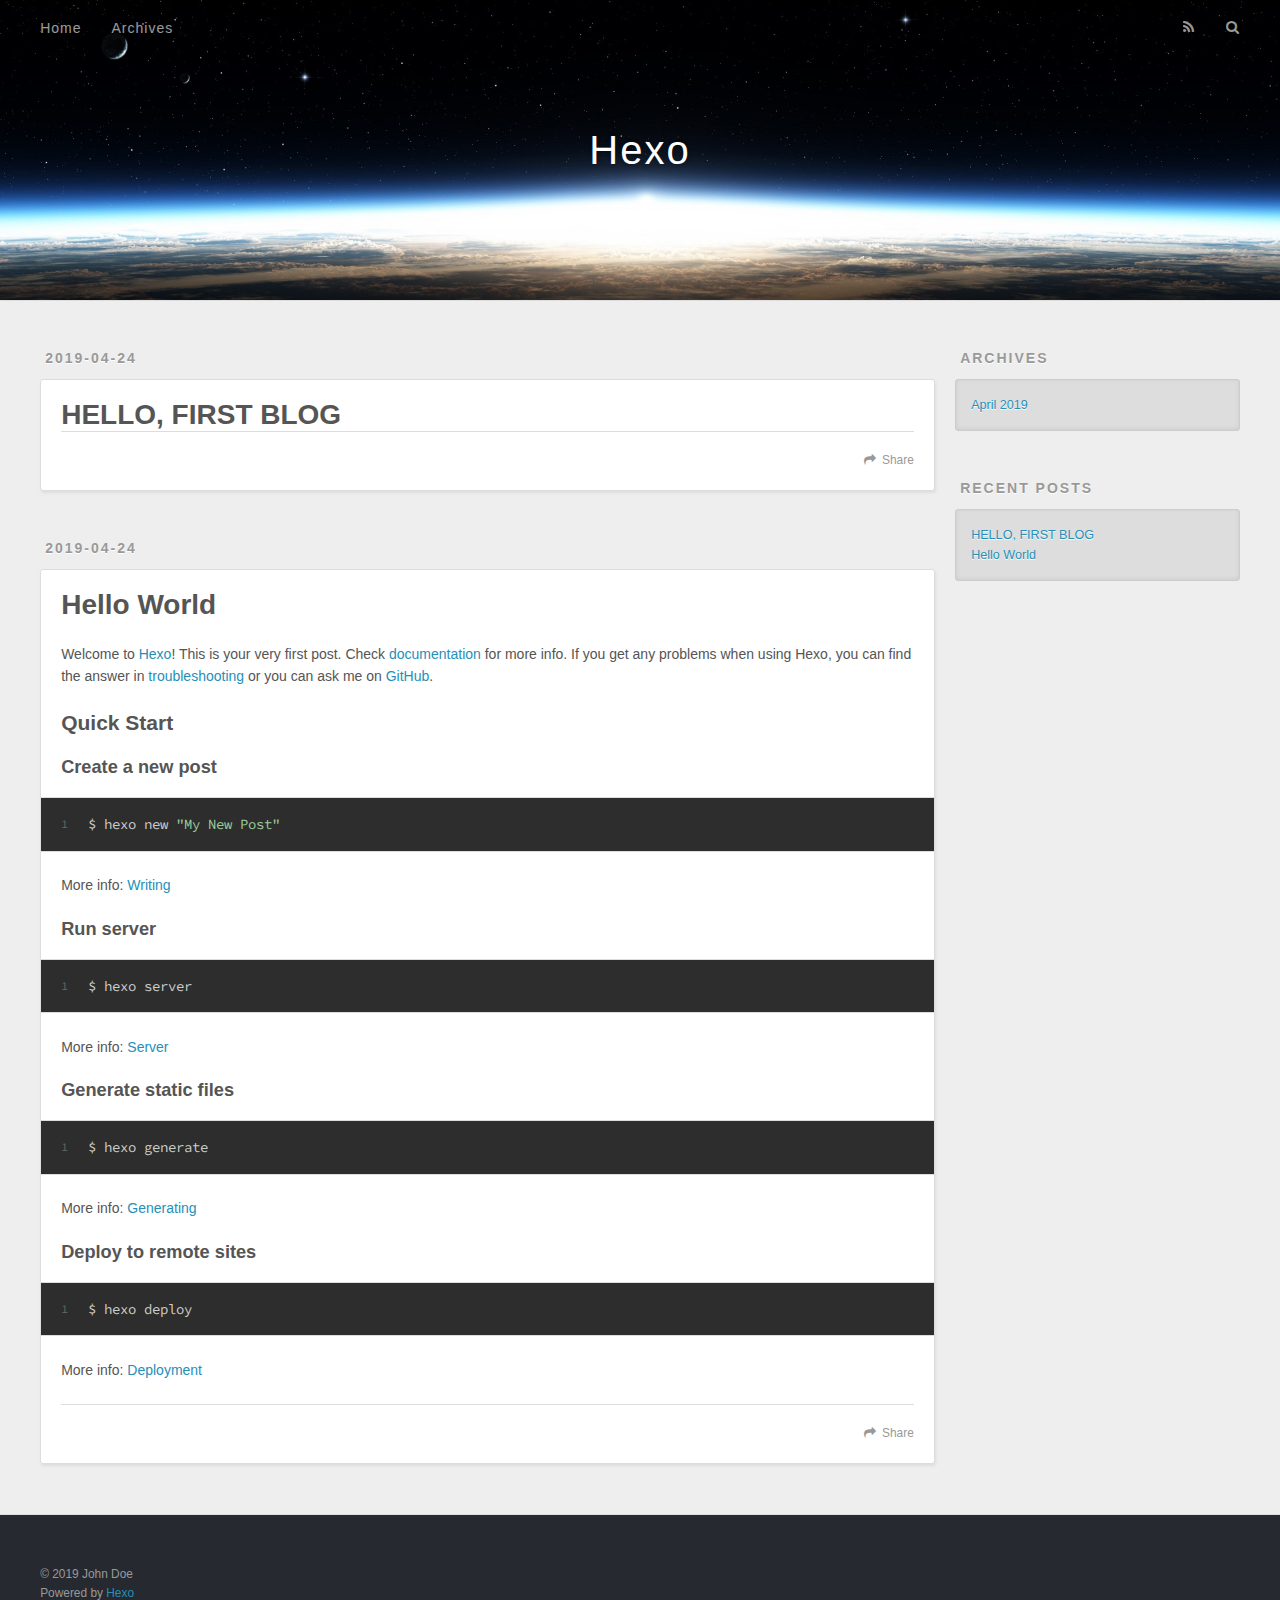
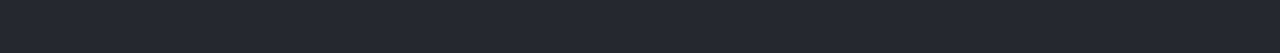
==== index.html @ f25696c8 "Site updated: 2019-04-24 13:28:22" ====
<!DOCTYPE html>
<html>
<head><meta name="generator" content="Hexo 3.8.0">
  <meta charset="utf-8">
  

  
  <title>Hexo</title>
  <meta name="viewport" content="width=device-width, initial-scale=1, maximum-scale=1">
  <meta property="og:type" content="website">
<meta property="og:title" content="Hexo">
<meta property="og:url" content="http://yoursite.com/index.html">
<meta property="og:site_name" content="Hexo">
<meta property="og:locale" content="default">
<meta name="twitter:card" content="summary">
<meta name="twitter:title" content="Hexo">
  
    <link rel="alternate" href="/atom.xml" title="Hexo" type="application/atom+xml">
  
  
    <link rel="icon" href="/favicon.png">
  
  
    <link href="//fonts.googleapis.com/css?family=Source+Code+Pro" rel="stylesheet" type="text/css">
  
  <link rel="stylesheet" href="/css/style.css">
</head>
</html>
<body>
  <div id="container">
    <div id="wrap">
      <header id="header">
  <div id="banner"></div>
  <div id="header-outer" class="outer">
    <div id="header-title" class="inner">
      <h1 id="logo-wrap">
        <a href="/" id="logo">Hexo</a>
      </h1>
      
    </div>
    <div id="header-inner" class="inner">
      <nav id="main-nav">
        <a id="main-nav-toggle" class="nav-icon"></a>
        
          <a class="main-nav-link" href="/">Home</a>
        
          <a class="main-nav-link" href="/archives">Archives</a>
        
      </nav>
      <nav id="sub-nav">
        
          <a id="nav-rss-link" class="nav-icon" href="/atom.xml" title="RSS Feed"></a>
        
        <a id="nav-search-btn" class="nav-icon" title="Search"></a>
      </nav>
      <div id="search-form-wrap">
        <form action="//google.com/search" method="get" accept-charset="UTF-8" class="search-form"><input type="search" name="q" class="search-form-input" placeholder="Search"><button type="submit" class="search-form-submit">&#xF002;</button><input type="hidden" name="sitesearch" value="http://yoursite.com"></form>
      </div>
    </div>
  </div>
</header>
      <div class="outer">
        <section id="main">
  
    <article id="post-HELLO-FIRST-BLOG" class="article article-type-post" itemscope itemprop="blogPost">
  <div class="article-meta">
    <a href="/2019/04/24/HELLO-FIRST-BLOG/" class="article-date">
  <time datetime="2019-04-24T05:26:07.000Z" itemprop="datePublished">2019-04-24</time>
</a>
    
  </div>
  <div class="article-inner">
    
    
      <header class="article-header">
        
  
    <h1 itemprop="name">
      <a class="article-title" href="/2019/04/24/HELLO-FIRST-BLOG/">HELLO, FIRST BLOG</a>
    </h1>
  

      </header>
    
    <div class="article-entry" itemprop="articleBody">
      
        
      
    </div>
    <footer class="article-footer">
      <a data-url="http://yoursite.com/2019/04/24/HELLO-FIRST-BLOG/" data-id="cjuus24bp0000ggtzmt2tuz1z" class="article-share-link">Share</a>
      
      
    </footer>
  </div>
  
</article>


  
    <article id="post-hello-world" class="article article-type-post" itemscope itemprop="blogPost">
  <div class="article-meta">
    <a href="/2019/04/24/hello-world/" class="article-date">
  <time datetime="2019-04-24T03:19:38.707Z" itemprop="datePublished">2019-04-24</time>
</a>
    
  </div>
  <div class="article-inner">
    
    
      <header class="article-header">
        
  
    <h1 itemprop="name">
      <a class="article-title" href="/2019/04/24/hello-world/">Hello World</a>
    </h1>
  

      </header>
    
    <div class="article-entry" itemprop="articleBody">
      
        <p>Welcome to <a href="https://hexo.io/" target="_blank" rel="noopener">Hexo</a>! This is your very first post. Check <a href="https://hexo.io/docs/" target="_blank" rel="noopener">documentation</a> for more info. If you get any problems when using Hexo, you can find the answer in <a href="https://hexo.io/docs/troubleshooting.html" target="_blank" rel="noopener">troubleshooting</a> or you can ask me on <a href="https://github.com/hexojs/hexo/issues" target="_blank" rel="noopener">GitHub</a>.</p>
<h2 id="Quick-Start"><a href="#Quick-Start" class="headerlink" title="Quick Start"></a>Quick Start</h2><h3 id="Create-a-new-post"><a href="#Create-a-new-post" class="headerlink" title="Create a new post"></a>Create a new post</h3><figure class="highlight bash"><table><tr><td class="gutter"><pre><span class="line">1</span><br></pre></td><td class="code"><pre><span class="line">$ hexo new <span class="string">"My New Post"</span></span><br></pre></td></tr></table></figure>
<p>More info: <a href="https://hexo.io/docs/writing.html" target="_blank" rel="noopener">Writing</a></p>
<h3 id="Run-server"><a href="#Run-server" class="headerlink" title="Run server"></a>Run server</h3><figure class="highlight bash"><table><tr><td class="gutter"><pre><span class="line">1</span><br></pre></td><td class="code"><pre><span class="line">$ hexo server</span><br></pre></td></tr></table></figure>
<p>More info: <a href="https://hexo.io/docs/server.html" target="_blank" rel="noopener">Server</a></p>
<h3 id="Generate-static-files"><a href="#Generate-static-files" class="headerlink" title="Generate static files"></a>Generate static files</h3><figure class="highlight bash"><table><tr><td class="gutter"><pre><span class="line">1</span><br></pre></td><td class="code"><pre><span class="line">$ hexo generate</span><br></pre></td></tr></table></figure>
<p>More info: <a href="https://hexo.io/docs/generating.html" target="_blank" rel="noopener">Generating</a></p>
<h3 id="Deploy-to-remote-sites"><a href="#Deploy-to-remote-sites" class="headerlink" title="Deploy to remote sites"></a>Deploy to remote sites</h3><figure class="highlight bash"><table><tr><td class="gutter"><pre><span class="line">1</span><br></pre></td><td class="code"><pre><span class="line">$ hexo deploy</span><br></pre></td></tr></table></figure>
<p>More info: <a href="https://hexo.io/docs/deployment.html" target="_blank" rel="noopener">Deployment</a></p>

      
    </div>
    <footer class="article-footer">
      <a data-url="http://yoursite.com/2019/04/24/hello-world/" data-id="cjuus24c00001ggtzt9xftefd" class="article-share-link">Share</a>
      
      
    </footer>
  </div>
  
</article>


  


</section>
        
          <aside id="sidebar">
  
    

  
    

  
    
  
    
  <div class="widget-wrap">
    <h3 class="widget-title">Archives</h3>
    <div class="widget">
      <ul class="archive-list"><li class="archive-list-item"><a class="archive-list-link" href="/archives/2019/04/">April 2019</a></li></ul>
    </div>
  </div>


  
    
  <div class="widget-wrap">
    <h3 class="widget-title">Recent Posts</h3>
    <div class="widget">
      <ul>
        
          <li>
            <a href="/2019/04/24/HELLO-FIRST-BLOG/">HELLO, FIRST BLOG</a>
          </li>
        
          <li>
            <a href="/2019/04/24/hello-world/">Hello World</a>
          </li>
        
      </ul>
    </div>
  </div>

  
</aside>
        
      </div>
      <footer id="footer">
  
  <div class="outer">
    <div id="footer-info" class="inner">
      &copy; 2019 John Doe<br>
      Powered by <a href="http://hexo.io/" target="_blank">Hexo</a>
    </div>
  </div>
</footer>
    </div>
    <nav id="mobile-nav">
  
    <a href="/" class="mobile-nav-link">Home</a>
  
    <a href="/archives" class="mobile-nav-link">Archives</a>
  
</nav>
    

<script src="//ajax.googleapis.com/ajax/libs/jquery/2.0.3/jquery.min.js"></script>


  <link rel="stylesheet" href="/fancybox/jquery.fancybox.css">
  <script src="/fancybox/jquery.fancybox.pack.js"></script>


<script src="/js/script.js"></script>



  </div>
</body>
</html>
---- css/style.css ----
body {
  width: 100%;
}
body:before,
body:after {
  content: "";
  display: table;
}
body:after {
  clear: both;
}
html,
body,
div,
span,
applet,
object,
iframe,
h1,
h2,
h3,
h4,
h5,
h6,
p,
blockquote,
pre,
a,
abbr,
acronym,
address,
big,
cite,
code,
del,
dfn,
em,
img,
ins,
kbd,
q,
s,
samp,
small,
strike,
strong,
sub,
sup,
tt,
var,
dl,
dt,
dd,
ol,
ul,
li,
fieldset,
form,
label,
legend,
table,
caption,
tbody,
tfoot,
thead,
tr,
th,
td {
  margin: 0;
  padding: 0;
  border: 0;
  outline: 0;
  font-weight: inherit;
  font-style: inherit;
  font-family: inherit;
  font-size: 100%;
  vertical-align: baseline;
}
body {
  line-height: 1;
  color: #000;
  background: #fff;
}
ol,
ul {
  list-style: none;
}
table {
  border-collapse: separate;
  border-spacing: 0;
  vertical-align: middle;
}
caption,
th,
td {
  text-align: left;
  font-weight: normal;
  vertical-align: middle;
}
a img {
  border: none;
}
input,
button {
  margin: 0;
  padding: 0;
}
input::-moz-focus-inner,
button::-moz-focus-inner {
  border: 0;
  padding: 0;
}
@font-face {
  font-family: FontAwesome;
  font-style: normal;
  font-weight: normal;
  src: url("fonts/fontawesome-webfont.eot?v=#4.0.3");
  src: url("fonts/fontawesome-webfont.eot?#iefix&v=#4.0.3") format("embedded-opentype"), url("fonts/fontawesome-webfont.woff?v=#4.0.3") format("woff"), url("fonts/fontawesome-webfont.ttf?v=#4.0.3") format("truetype"), url("fonts/fontawesome-webfont.svg#fontawesomeregular?v=#4.0.3") format("svg");
}
html,
body,
#container {
  height: 100%;
}
body {
  background: #eee;
  font: 14px -apple-system, BlinkMacSystemFont, "Segoe UI", "Roboto", "Oxygen", "Ubuntu", "Cantarell", "Fira Sans", "Droid Sans", "Helvetica Neue", sans-serif;
  -webkit-text-size-adjust: 100%;
}
.outer {
  max-width: 1220px;
  margin: 0 auto;
  padding: 0 20px;
}
.outer:before,
.outer:after {
  content: "";
  display: table;
}
.outer:after {
  clear: both;
}
.inner {
  display: inline;
  float: left;
  width: 98.33333333333333%;
  margin: 0 0.833333333333333%;
}
.left,
.alignleft {
  float: left;
}
.right,
.alignright {
  float: right;
}
.clear {
  clear: both;
}
#container {
  position: relative;
}
.mobile-nav-on {
  overflow: hidden;
}
#wrap {
  height: 100%;
  width: 100%;
  position: absolute;
  top: 0;
  left: 0;
  -webkit-transition: 0.2s ease-out;
  -moz-transition: 0.2s ease-out;
  -ms-transition: 0.2s ease-out;
  transition: 0.2s ease-out;
  z-index: 1;
  background: #eee;
}
.mobile-nav-on #wrap {
  left: 280px;
}
@media screen and (min-width: 768px) {
  #main {
    display: inline;
    float: left;
    width: 73.33333333333333%;
    margin: 0 0.833333333333333%;
  }
}
.article-date,
.article-category-link,
.archive-year,
.widget-title {
  text-decoration: none;
  text-transform: uppercase;
  letter-spacing: 2px;
  color: #999;
  margin-bottom: 1em;
  margin-left: 5px;
  line-height: 1em;
  text-shadow: 0 1px #fff;
  font-weight: bold;
}
.article-inner,
.archive-article-inner {
  background: #fff;
  -webkit-box-shadow: 1px 2px 3px #ddd;
  box-shadow: 1px 2px 3px #ddd;
  border: 1px solid #ddd;
  border-radius: 3px;
}
.article-entry h1,
.widget h1 {
  font-size: 2em;
}
.article-entry h2,
.widget h2 {
  font-size: 1.5em;
}
.article-entry h3,
.widget h3 {
  font-size: 1.3em;
}
.article-entry h4,
.widget h4 {
  font-size: 1.2em;
}
.article-entry h5,
.widget h5 {
  font-size: 1em;
}
.article-entry h6,
.widget h6 {
  font-size: 1em;
  color: #999;
}
.article-entry hr,
.widget hr {
  border: 1px dashed #ddd;
}
.article-entry strong,
.widget strong {
  font-weight: bold;
}
.article-entry em,
.widget em,
.article-entry cite,
.widget cite {
  font-style: italic;
}
.article-entry sup,
.widget sup,
.article-entry sub,
.widget sub {
  font-size: 0.75em;
  line-height: 0;
  position: relative;
  vertical-align: baseline;
}
.article-entry sup,
.widget sup {
  top: -0.5em;
}
.article-entry sub,
.widget sub {
  bottom: -0.2em;
}
.article-entry small,
.widget small {
  font-size: 0.85em;
}
.article-entry acronym,
.widget acronym,
.article-entry abbr,
.widget abbr {
  border-bottom: 1px dotted;
}
.article-entry ul,
.widget ul,
.article-entry ol,
.widget ol,
.article-entry dl,
.widget dl {
  margin: 0 20px;
  line-height: 1.6em;
}
.article-entry ul ul,
.widget ul ul,
.article-entry ol ul,
.widget ol ul,
.article-entry ul ol,
.widget ul ol,
.article-entry ol ol,
.widget ol ol {
  margin-top: 0;
  margin-bottom: 0;
}
.article-entry ul,
.widget ul {
  list-style: disc;
}
.article-entry ol,
.widget ol {
  list-style: decimal;
}
.article-entry dt,
.widget dt {
  font-weight: bold;
}
#header {
  height: 300px;
  position: relative;
  border-bottom: 1px solid #ddd;
}
#header:before,
#header:after {
  content: "";
  position: absolute;
  left: 0;
  right: 0;
  height: 40px;
}
#header:before {
  top: 0;
  background: -webkit-linear-gradient(rgba(0,0,0,0.2), transparent);
  background: -moz-linear-gradient(rgba(0,0,0,0.2), transparent);
  background: -ms-linear-gradient(rgba(0,0,0,0.2), transparent);
  background: linear-gradient(rgba(0,0,0,0.2), transparent);
}
#header:after {
  bottom: 0;
  background: -webkit-linear-gradient(transparent, rgba(0,0,0,0.2));
  background: -moz-linear-gradient(transparent, rgba(0,0,0,0.2));
  background: -ms-linear-gradient(transparent, rgba(0,0,0,0.2));
  background: linear-gradient(transparent, rgba(0,0,0,0.2));
}
#header-outer {
  height: 100%;
  position: relative;
}
#header-inner {
  position: relative;
  overflow: hidden;
}
#banner {
  position: absolute;
  top: 0;
  left: 0;
  width: 100%;
  height: 100%;
  background: url("images/banner.jpg") center #000;
  -webkit-background-size: cover;
  -moz-background-size: cover;
  background-size: cover;
  z-index: -1;
}
#header-title {
  text-align: center;
  height: 40px;
  position: absolute;
  top: 50%;
  left: 0;
  margin-top: -20px;
}
#logo,
#subtitle {
  text-decoration: none;
  color: #fff;
  font-weight: 300;
  text-shadow: 0 1px 4px rgba(0,0,0,0.3);
}
#logo {
  font-size: 40px;
  line-height: 40px;
  letter-spacing: 2px;
}
#subtitle {
  font-size: 16px;
  line-height: 16px;
  letter-spacing: 1px;
}
#subtitle-wrap {
  margin-top: 16px;
}
#main-nav {
  float: left;
  margin-left: -15px;
}
.nav-icon,
.main-nav-link {
  float: left;
  color: #fff;
  opacity: 0.6;
  text-decoration: none;
  text-shadow: 0 1px rgba(0,0,0,0.2);
  -webkit-transition: opacity 0.2s;
  -moz-transition: opacity 0.2s;
  -ms-transition: opacity 0.2s;
  transition: opacity 0.2s;
  display: block;
  padding: 20px 15px;
}
.nav-icon:hover,
.main-nav-link:hover {
  opacity: 1;
}
.nav-icon {
  font-family: FontAwesome;
  text-align: center;
  font-size: 14px;
  width: 14px;
  height: 14px;
  padding: 20px 15px;
  position: relative;
  cursor: pointer;
}
.main-nav-link {
  font-weight: 300;
  letter-spacing: 1px;
}
@media screen and (max-width: 479px) {
  .main-nav-link {
    display: none;
  }
}
#main-nav-toggle {
  display: none;
}
#main-nav-toggle:before {
  content: "\f0c9";
}
@media screen and (max-width: 479px) {
  #main-nav-toggle {
    display: block;
  }
}
#sub-nav {
  float: right;
  margin-right: -15px;
}
#nav-rss-link:before {
  content: "\f09e";
}
#nav-search-btn:before {
  content: "\f002";
}
#search-form-wrap {
  position: absolute;
  top: 15px;
  width: 150px;
  height: 30px;
  right: -150px;
  opacity: 0;
  -webkit-transition: 0.2s ease-out;
  -moz-transition: 0.2s ease-out;
  -ms-transition: 0.2s ease-out;
  transition: 0.2s ease-out;
}
#search-form-wrap.on {
  opacity: 1;
  right: 0;
}
@media screen and (max-width: 479px) {
  #search-form-wrap {
    width: 100%;
    right: -100%;
  }
}
.search-form {
  position: absolute;
  top: 0;
  left: 0;
  right: 0;
  background: #fff;
  padding: 5px 15px;
  border-radius: 15px;
  -webkit-box-shadow: 0 0 10px rgba(0,0,0,0.3);
  box-shadow: 0 0 10px rgba(0,0,0,0.3);
}
.search-form-input {
  border: none;
  background: none;
  color: #555;
  width: 100%;
  font: 13px -apple-system, BlinkMacSystemFont, "Segoe UI", "Roboto", "Oxygen", "Ubuntu", "Cantarell", "Fira Sans", "Droid Sans", "Helvetica Neue", sans-serif;
  outline: none;
}
.search-form-input::-webkit-search-results-decoration,
.search-form-input::-webkit-search-cancel-button {
  -webkit-appearance: none;
}
.search-form-submit {
  position: absolute;
  top: 50%;
  right: 10px;
  margin-top: -7px;
  font: 13px FontAwesome;
  border: none;
  background: none;
  color: #bbb;
  cursor: pointer;
}
.search-form-submit:hover,
.search-form-submit:focus {
  color: #777;
}
.article {
  margin: 50px 0;
}
.article-inner {
  overflow: hidden;
}
.article-meta:before,
.article-meta:after {
  content: "";
  display: table;
}
.article-meta:after {
  clear: both;
}
.article-date {
  float: left;
}
.article-category {
  float: left;
  line-height: 1em;
  color: #ccc;
  text-shadow: 0 1px #fff;
  margin-left: 8px;
}
.article-category:before {
  content: "\2022";
}
.article-category-link {
  margin: 0 12px 1em;
}
.article-header {
  padding: 20px 20px 0;
}
.article-title {
  text-decoration: none;
  font-size: 2em;
  font-weight: bold;
  color: #555;
  line-height: 1.1em;
  -webkit-transition: color 0.2s;
  -moz-transition: color 0.2s;
  -ms-transition: color 0.2s;
  transition: color 0.2s;
}
a.article-title:hover {
  color: #258fb8;
}
.article-entry {
  color: #555;
  padding: 0 20px;
}
.article-entry:before,
.article-entry:after {
  content: "";
  display: table;
}
.article-entry:after {
  clear: both;
}
.article-entry p,
.article-entry table {
  line-height: 1.6em;
  margin: 1.6em 0;
}
.article-entry h1,
.article-entry h2,
.article-entry h3,
.article-entry h4,
.article-entry h5,
.article-entry h6 {
  font-weight: bold;
}
.article-entry h1,
.article-entry h2,
.article-entry h3,
.article-entry h4,
.article-entry h5,
.article-entry h6 {
  line-height: 1.1em;
  margin: 1.1em 0;
}
.article-entry a {
  color: #258fb8;
  text-decoration: none;
}
.article-entry a:hover {
  text-decoration: underline;
}
.article-entry ul,
.article-entry ol,
.article-entry dl {
  margin-top: 1.6em;
  margin-bottom: 1.6em;
}
.article-entry img,
.article-entry video {
  max-width: 100%;
  height: auto;
  display: block;
  margin: auto;
}
.article-entry iframe {
  border: none;
}
.article-entry table {
  width: 100%;
  border-collapse: collapse;
  border-spacing: 0;
}
.article-entry th {
  font-weight: bold;
  border-bottom: 3px solid #ddd;
  padding-bottom: 0.5em;
}
.article-entry td {
  border-bottom: 1px solid #ddd;
  padding: 10px 0;
}
.article-entry blockquote {
  font-family: Georgia, "Times New Roman", serif;
  font-size: 1.4em;
  margin: 1.6em 20px;
  text-align: center;
}
.article-entry blockquote footer {
  font-size: 14px;
  margin: 1.6em 0;
  font-family: -apple-system, BlinkMacSystemFont, "Segoe UI", "Roboto", "Oxygen", "Ubuntu", "Cantarell", "Fira Sans", "Droid Sans", "Helvetica Neue", sans-serif;
}
.article-entry blockquote footer cite:before {
  content: "—";
  padding: 0 0.5em;
}
.article-entry .pullquote {
  text-align: left;
  width: 45%;
  margin: 0;
}
.article-entry .pullquote.left {
  margin-left: 0.5em;
  margin-right: 1em;
}
.article-entry .pullquote.right {
  margin-right: 0.5em;
  margin-left: 1em;
}
.article-entry .caption {
  color: #999;
  display: block;
  font-size: 0.9em;
  margin-top: 0.5em;
  position: relative;
  text-align: center;
}
.article-entry .video-container {
  position: relative;
  padding-top: 56.25%;
  height: 0;
  overflow: hidden;
}
.article-entry .video-container iframe,
.article-entry .video-container object,
.article-entry .video-container embed {
  position: absolute;
  top: 0;
  left: 0;
  width: 100%;
  height: 100%;
  margin-top: 0;
}
.article-more-link a {
  display: inline-block;
  line-height: 1em;
  padding: 6px 15px;
  border-radius: 15px;
  background: #eee;
  color: #999;
  text-shadow: 0 1px #fff;
  text-decoration: none;
}
.article-more-link a:hover {
  background: #258fb8;
  color: #fff;
  text-decoration: none;
  text-shadow: 0 1px #1e7293;
}
.article-footer {
  font-size: 0.85em;
  line-height: 1.6em;
  border-top: 1px solid #ddd;
  padding-top: 1.6em;
  margin: 0 20px 20px;
}
.article-footer:before,
.article-footer:after {
  content: "";
  display: table;
}
.article-footer:after {
  clear: both;
}
.article-footer a {
  color: #999;
  text-decoration: none;
}
.article-footer a:hover {
  color: #555;
}
.article-tag-list-item {
  float: left;
  margin-right: 10px;
}
.article-tag-list-link:before {
  content: "#";
}
.article-comment-link {
  float: right;
}
.article-comment-link:before {
  content: "\f075";
  font-family: FontAwesome;
  padding-right: 8px;
}
.article-share-link {
  cursor: pointer;
  float: right;
  margin-left: 20px;
}
.article-share-link:before {
  content: "\f064";
  font-family: FontAwesome;
  padding-right: 6px;
}
#article-nav {
  position: relative;
}
#article-nav:before,
#article-nav:after {
  content: "";
  display: table;
}
#article-nav:after {
  clear: both;
}
@media screen and (min-width: 768px) {
  #article-nav {
    margin: 50px 0;
  }
  #article-nav:before {
    width: 8px;
    height: 8px;
    position: absolute;
    top: 50%;
    left: 50%;
    margin-top: -4px;
    margin-left: -4px;
    content: "";
    border-radius: 50%;
    background: #ddd;
    -webkit-box-shadow: 0 1px 2px #fff;
    box-shadow: 0 1px 2px #fff;
  }
}
.article-nav-link-wrap {
  text-decoration: none;
  text-shadow: 0 1px #fff;
  color: #999;
  -webkit-box-sizing: border-box;
  -moz-box-sizing: border-box;
  box-sizing: border-box;
  margin-top: 50px;
  text-align: center;
  display: block;
}
.article-nav-link-wrap:hover {
  color: #555;
}
@media screen and (min-width: 768px) {
  .article-nav-link-wrap {
    width: 50%;
    margin-top: 0;
  }
}
@media screen and (min-width: 768px) {
  #article-nav-newer {
    float: left;
    text-align: right;
    padding-right: 20px;
  }
}
@media screen and (min-width: 768px) {
  #article-nav-older {
    float: right;
    text-align: left;
    padding-left: 20px;
  }
}
.article-nav-caption {
  text-transform: uppercase;
  letter-spacing: 2px;
  color: #ddd;
  line-height: 1em;
  font-weight: bold;
}
#article-nav-newer .article-nav-caption {
  margin-right: -2px;
}
.article-nav-title {
  font-size: 0.85em;
  line-height: 1.6em;
  margin-top: 0.5em;
}
.article-share-box {
  position: absolute;
  display: none;
  background: #fff;
  -webkit-box-shadow: 1px 2px 10px rgba(0,0,0,0.2);
  box-shadow: 1px 2px 10px rgba(0,0,0,0.2);
  border-radius: 3px;
  margin-left: -145px;
  overflow: hidden;
  z-index: 1;
}
.article-share-box.on {
  display: block;
}
.article-share-input {
  width: 100%;
  background: none;
  -webkit-box-sizing: border-box;
  -moz-box-sizing: border-box;
  box-sizing: border-box;
  font: 14px -apple-system, BlinkMacSystemFont, "Segoe UI", "Roboto", "Oxygen", "Ubuntu", "Cantarell", "Fira Sans", "Droid Sans", "Helvetica Neue", sans-serif;
  padding: 0 15px;
  color: #555;
  outline: none;
  border: 1px solid #ddd;
  border-radius: 3px 3px 0 0;
  height: 36px;
  line-height: 36px;
}
.article-share-links {
  background: #eee;
}
.article-share-links:before,
.article-share-links:after {
  content: "";
  display: table;
}
.article-share-links:after {
  clear: both;
}
.article-share-twitter,
.article-share-facebook,
.article-share-pinterest,
.article-share-google {
  width: 50px;
  height: 36px;
  display: block;
  float: left;
  position: relative;
  color: #999;
  text-shadow: 0 1px #fff;
}
.article-share-twitter:before,
.article-share-facebook:before,
.article-share-pinterest:before,
.article-share-google:before {
  font-size: 20px;
  font-family: FontAwesome;
  width: 20px;
  height: 20px;
  position: absolute;
  top: 50%;
  left: 50%;
  margin-top: -10px;
  margin-left: -10px;
  text-align: center;
}
.article-share-twitter:hover,
.article-share-facebook:hover,
.article-share-pinterest:hover,
.article-share-google:hover {
  color: #fff;
}
.article-share-twitter:before {
  content: "\f099";
}
.article-share-twitter:hover {
  background: #00aced;
  text-shadow: 0 1px #008abe;
}
.article-share-facebook:before {
  content: "\f09a";
}
.article-share-facebook:hover {
  background: #3b5998;
  text-shadow: 0 1px #2f477a;
}
.article-share-pinterest:before {
  content: "\f0d2";
}
.article-share-pinterest:hover {
  background: #cb2027;
  text-shadow: 0 1px #a21a1f;
}
.article-share-google:before {
  content: "\f0d5";
}
.article-share-google:hover {
  background: #dd4b39;
  text-shadow: 0 1px #be3221;
}
.article-gallery {
  background: #000;
  position: relative;
}
.article-gallery-photos {
  position: relative;
  overflow: hidden;
}
.article-gallery-img {
  display: none;
  max-width: 100%;
}
.article-gallery-img:first-child {
  display: block;
}
.article-gallery-img.loaded {
  position: absolute;
  display: block;
}
.article-gallery-img img {
  display: block;
  max-width: 100%;
  margin: 0 auto;
}
#comments {
  background: #fff;
  -webkit-box-shadow: 1px 2px 3px #ddd;
  box-shadow: 1px 2px 3px #ddd;
  padding: 20px;
  border: 1px solid #ddd;
  border-radius: 3px;
  margin: 50px 0;
}
#comments a {
  color: #258fb8;
}
.archives-wrap {
  margin: 50px 0;
}
.archives:before,
.archives:after {
  content: "";
  display: table;
}
.archives:after {
  clear: both;
}
.archive-year-wrap {
  margin-bottom: 1em;
}
.archives {
  -webkit-column-gap: 10px;
  -moz-column-gap: 10px;
  column-gap: 10px;
}
@media screen and (min-width: 480px) and (max-width: 767px) {
  .archives {
    -webkit-column-count: 2;
    -moz-column-count: 2;
    column-count: 2;
  }
}
@media screen and (min-width: 768px) {
  .archives {
    -webkit-column-count: 3;
    -moz-column-count: 3;
    column-count: 3;
  }
}
.archive-article {
  -webkit-column-break-inside: avoid;
  page-break-inside: avoid;
  overflow: hidden;
  break-inside: avoid-column;
}
.archive-article-inner {
  padding: 10px;
  margin-bottom: 15px;
}
.archive-article-title {
  text-decoration: none;
  font-weight: bold;
  color: #555;
  -webkit-transition: color 0.2s;
  -moz-transition: color 0.2s;
  -ms-transition: color 0.2s;
  transition: color 0.2s;
  line-height: 1.6em;
}
.archive-article-title:hover {
  color: #258fb8;
}
.archive-article-footer {
  margin-top: 1em;
}
.archive-article-date {
  color: #999;
  text-decoration: none;
  font-size: 0.85em;
  line-height: 1em;
  margin-bottom: 0.5em;
  display: block;
}
#page-nav {
  margin: 50px auto;
  background: #fff;
  -webkit-box-shadow: 1px 2px 3px #ddd;
  box-shadow: 1px 2px 3px #ddd;
  border: 1px solid #ddd;
  border-radius: 3px;
  text-align: center;
  color: #999;
  overflow: hidden;
}
#page-nav:before,
#page-nav:after {
  content: "";
  display: table;
}
#page-nav:after {
  clear: both;
}
#page-nav a,
#page-nav span {
  padding: 10px 20px;
  line-height: 1;
  height: 2ex;
}
#page-nav a {
  color: #999;
  text-decoration: none;
}
#page-nav a:hover {
  background: #999;
  color: #fff;
}
#page-nav .prev {
  float: left;
}
#page-nav .next {
  float: right;
}
#page-nav .page-number {
  display: inline-block;
}
@media screen and (max-width: 479px) {
  #page-nav .page-number {
    display: none;
  }
}
#page-nav .current {
  color: #555;
  font-weight: bold;
}
#page-nav .space {
  color: #ddd;
}
#footer {
  background: #262a30;
  padding: 50px 0;
  border-top: 1px solid #ddd;
  color: #999;
}
#footer a {
  color: #258fb8;
  text-decoration: none;
}
#footer a:hover {
  text-decoration: underline;
}
#footer-info {
  line-height: 1.6em;
  font-size: 0.85em;
}
.article-entry pre,
.article-entry .highlight {
  background: #2d2d2d;
  margin: 0 -20px;
  padding: 15px 20px;
  border-style: solid;
  border-color: #ddd;
  border-width: 1px 0;
  overflow: auto;
  color: #ccc;
  line-height: 22.400000000000002px;
}
.article-entry .highlight .gutter pre,
.article-entry .gist .gist-file .gist-data .line-numbers {
  color: #666;
  font-size: 0.85em;
}
.article-entry pre,
.article-entry code {
  font-family: "Source Code Pro", Consolas, Monaco, Menlo, Consolas, monospace;
}
.article-entry code {
  background: #eee;
  text-shadow: 0 1px #fff;
  padding: 0 0.3em;
}
.article-entry pre code {
  background: none;
  text-shadow: none;
  padding: 0;
}
.article-entry .highlight pre {
  border: none;
  margin: 0;
  padding: 0;
}
.article-entry .highlight table {
  margin: 0;
  width: auto;
}
.article-entry .highlight td {
  border: none;
  padding: 0;
}
.article-entry .highlight figcaption {
  font-size: 0.85em;
  color: #999;
  line-height: 1em;
  margin-bottom: 1em;
}
.article-entry .highlight figcaption:before,
.article-entry .highlight figcaption:after {
  content: "";
  display: table;
}
.article-entry .highlight figcaption:after {
  clear: both;
}
.article-entry .highlight figcaption a {
  float: right;
}
.article-entry .highlight .gutter pre {
  text-align: right;
  padding-right: 20px;
}
.article-entry .highlight .line {
  height: 22.400000000000002px;
}
.article-entry .highlight .line.marked {
  background: #515151;
}
.article-entry .gist {
  margin: 0 -20px;
  border-style: solid;
  border-color: #ddd;
  border-width: 1px 0;
  background: #2d2d2d;
  padding: 15px 20px 15px 0;
}
.article-entry .gist .gist-file {
  border: none;
  font-family: "Source Code Pro", Consolas, Monaco, Menlo, Consolas, monospace;
  margin: 0;
}
.article-entry .gist .gist-file .gist-data {
  background: none;
  border: none;
}
.article-entry .gist .gist-file .gist-data .line-numbers {
  background: none;
  border: none;
  padding: 0 20px 0 0;
}
.article-entry .gist .gist-file .gist-data .line-data {
  padding: 0 !important;
}
.article-entry .gist .gist-file .highlight {
  margin: 0;
  padding: 0;
  border: none;
}
.article-entry .gist .gist-file .gist-meta {
  background: #2d2d2d;
  color: #999;
  font: 0.85em -apple-system, BlinkMacSystemFont, "Segoe UI", "Roboto", "Oxygen", "Ubuntu", "Cantarell", "Fira Sans", "Droid Sans", "Helvetica Neue", sans-serif;
  text-shadow: 0 0;
  padding: 0;
  margin-top: 1em;
  margin-left: 20px;
}
.article-entry .gist .gist-file .gist-meta a {
  color: #258fb8;
  font-weight: normal;
}
.article-entry .gist .gist-file .gist-meta a:hover {
  text-decoration: underline;
}
pre .comment,
pre .title {
  color: #999;
}
pre .variable,
pre .attribute,
pre .tag,
pre .regexp,
pre .ruby .constant,
pre .xml .tag .title,
pre .xml .pi,
pre .xml .doctype,
pre .html .doctype,
pre .css .id,
pre .css .class,
pre .css .pseudo {
  color: #f2777a;
}
pre .number,
pre .preprocessor,
pre .built_in,
pre .literal,
pre .params,
pre .constant {
  color: #f99157;
}
pre .class,
pre .ruby .class .title,
pre .css .rules .attribute {
  color: #9c9;
}
pre .string,
pre .value,
pre .inheritance,
pre .header,
pre .ruby .symbol,
pre .xml .cdata {
  color: #9c9;
}
pre .css .hexcolor {
  color: #6cc;
}
pre .function,
pre .python .decorator,
pre .python .title,
pre .ruby .function .title,
pre .ruby .title .keyword,
pre .perl .sub,
pre .javascript .title,
pre .coffeescript .title {
  color: #69c;
}
pre .keyword,
pre .javascript .function {
  color: #c9c;
}
@media screen and (max-width: 479px) {
  #mobile-nav {
    position: absolute;
    top: 0;
    left: 0;
    width: 280px;
    height: 100%;
    background: #191919;
    border-right: 1px solid #fff;
  }
}
@media screen and (max-width: 479px) {
  .mobile-nav-link {
    display: block;
    color: #999;
    text-decoration: none;
    padding: 15px 20px;
    font-weight: bold;
  }
  .mobile-nav-link:hover {
    color: #fff;
  }
}
@media screen and (min-width: 768px) {
  #sidebar {
    display: inline;
    float: left;
    width: 23.333333333333332%;
    margin: 0 0.833333333333333%;
  }
}
.widget-wrap {
  margin: 50px 0;
}
.widget {
  color: #777;
  text-shadow: 0 1px #fff;
  background: #ddd;
  -webkit-box-shadow: 0 -1px 4px #ccc inset;
  box-shadow: 0 -1px 4px #ccc inset;
  border: 1px solid #ccc;
  padding: 15px;
  border-radius: 3px;
}
.widget a {
  color: #258fb8;
  text-decoration: none;
}
.widget a:hover {
  text-decoration: underline;
}
.widget ul ul,
.widget ol ul,
.widget dl ul,
.widget ul ol,
.widget ol ol,
.widget dl ol,
.widget ul dl,
.widget ol dl,
.widget dl dl {
  margin-left: 15px;
  list-style: disc;
}
.widget {
  line-height: 1.6em;
  word-wrap: break-word;
  font-size: 0.9em;
}
.widget ul,
.widget ol {
  list-style: none;
  margin: 0;
}
.widget ul ul,
.widget ol ul,
.widget ul ol,
.widget ol ol {
  margin: 0 20px;
}
.widget ul ul,
.widget ol ul {
  list-style: disc;
}
.widget ul ol,
.widget ol ol {
  list-style: decimal;
}
.category-list-count,
.tag-list-count,
.archive-list-count {
  padding-left: 5px;
  color: #999;
  font-size: 0.85em;
}
.category-list-count:before,
.tag-list-count:before,
.archive-list-count:before {
  content: "(";
}
.category-list-count:after,
.tag-list-count:after,
.archive-list-count:after {
  content: ")";
}
.tagcloud a {
  margin-right: 5px;
  display: inline-block;
}
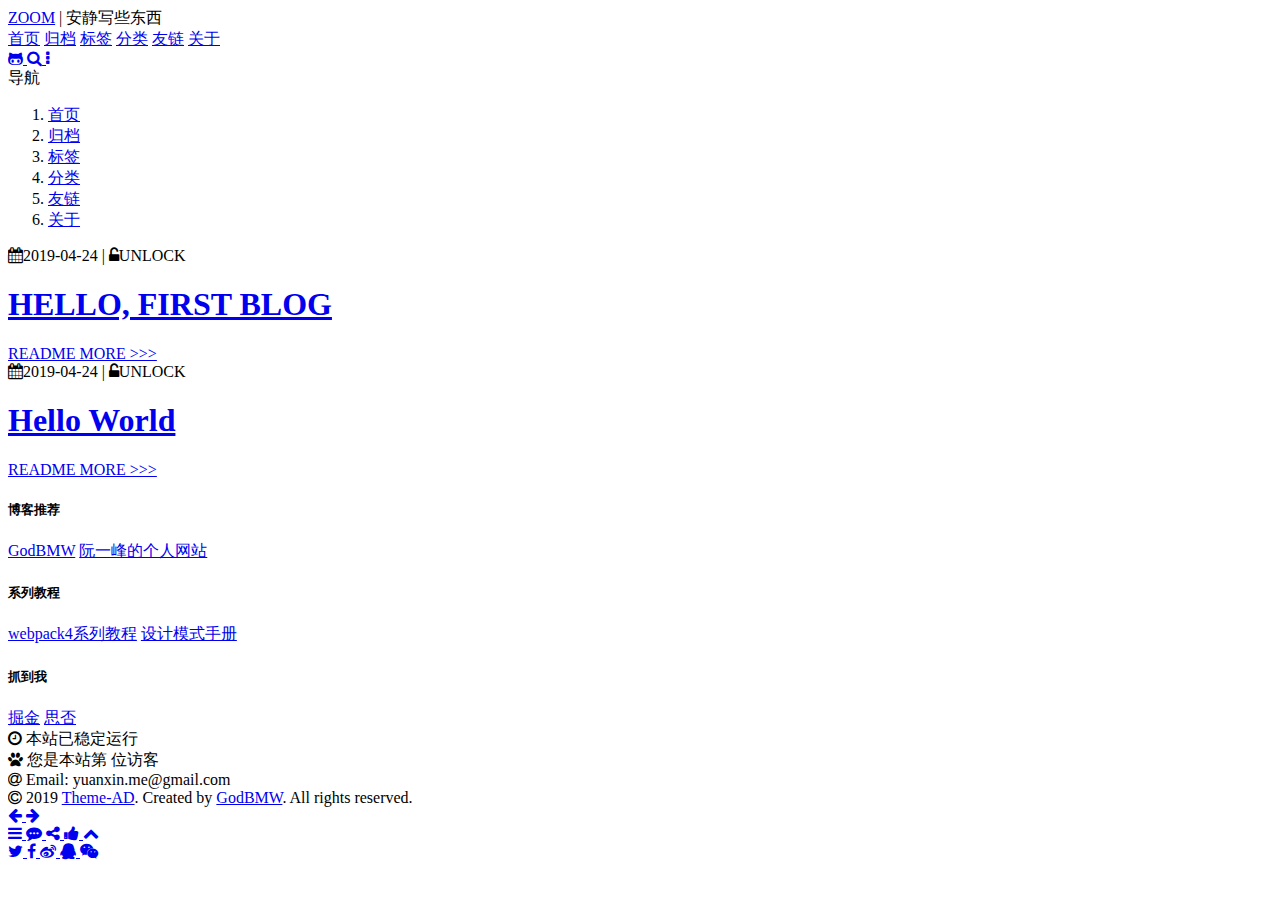
==== commit 201b5c4e: "Site updated: 2019-04-24 15:16:16" ====
--- a/index.html
+++ b/index.html
@@ -1,224 +1,397 @@
 <!DOCTYPE html>
 <html>
+  
 <head><meta name="generator" content="Hexo 3.8.0">
   <meta charset="utf-8">
-  
-
-  
-  <title>Hexo</title>
+  <meta name="author" content="Alan">
+  
+  
+  <title>Hexo Blog</title>
+
   <meta name="viewport" content="width=device-width, initial-scale=1, maximum-scale=1">
-  <meta property="og:type" content="website">
-<meta property="og:title" content="Hexo">
-<meta property="og:url" content="http://yoursite.com/index.html">
-<meta property="og:site_name" content="Hexo">
-<meta property="og:locale" content="default">
-<meta name="twitter:card" content="summary">
-<meta name="twitter:title" content="Hexo">
-  
-    <link rel="alternate" href="/atom.xml" title="Hexo" type="application/atom+xml">
-  
-  
-    <link rel="icon" href="/favicon.png">
-  
-  
-    <link href="//fonts.googleapis.com/css?family=Source+Code+Pro" rel="stylesheet" type="text/css">
-  
-  <link rel="stylesheet" href="/css/style.css">
+
+  
+    <meta name="keywords" content="Hexo, Theme-AD">
+  
+
+  
+  <meta name="description" content="詹波的小站">
+
+  
+
+  
+    <script src="//cdn.jsdelivr.net/npm/leancloud-storage@3.11.1/dist/av-min.js" async></script>
+  
+
+  
+    <script type="text/javascript" src="//cdnjs.cloudflare.com/ajax/libs/mathjax/2.7.5/MathJax.js?config=TeX-MML-AM_CHTML" async></script>
+  
+
+  
+    <script src="//unpkg.com/valine/dist/Valine.min.js" async></script>
+  
+
+  
+
+  <script>
+  // theme-ad's config script
+  // it can be used in every script
+  
+  window.AD_CONFIG = {
+    leancloud: {"appid":"Hyq9wkH495DgNHWhDQCOfQSp-gzGzoHsz","appkey":"WaR7nrzhliHj9aVwdQzkdlGd","comment":true,"count":true},
+    welcome: {"enable":false,"interval":30},
+    start_time: "2019-04-24",
+    passwords: ["efe07af7441da2b69c4a41e42e73be4db47f66010a56900788a458354a7373ec", ],
+    is_post: false,
+    lock: false,
+    author: "Alan",
+    share: {"twitter":true,"facebook":true,"weibo":true,"qq":true,"wechat":true},
+    mathjax: true,
+    page_type: "",
+    root: "/blog/"
+  };
+</script>
+
+  <script src="/blog/vendor/sha256.min.js"></script>
+<script src="/blog/js/auth.js"></script>
+<script src="/blog/js/index.js"></script>
+<script src="/blog/vendor/qrcode.min.js"></script>
+
+  
+    <link rel="icon" href="/blog/images/favicon.ico">
+    <link rel="apple-touch-icon" href="/blog/images/touch-icon.png">
+  
+
+  <link href="//netdna.bootstrapcdn.com/font-awesome/4.7.0/css/font-awesome.min.css" rel="stylesheet">
+
+  <link rel="stylesheet" href="/blog/css/index.css">
+<link rel="stylesheet" href="/blog/styles/components/highlight/highlight.css">
+
+  
 </head>
-</html>
-<body>
-  <div id="container">
-    <div id="wrap">
-      <header id="header">
-  <div id="banner"></div>
-  <div id="header-outer" class="outer">
-    <div id="header-title" class="inner">
-      <h1 id="logo-wrap">
-        <a href="/" id="logo">Hexo</a>
-      </h1>
-      
-    </div>
-    <div id="header-inner" class="inner">
-      <nav id="main-nav">
-        <a id="main-nav-toggle" class="nav-icon"></a>
+  <body>
+    <header class="site-header">
+  <div class="site-header-brand">
+    
+      <span class="site-header-brand-title">
+        <a href="/blog/">ZOOM</a>
+      </span>
+    
+    
+      <span class="site-header-brand-motto"> | 安静写些东西</span>
+    
+  </div>
+  <div class="site-header-right">
+    <nav class="site-header-navigation">
+      
+        <a href="/blog/" target="_self">首页</a>
+      
+        <a href="/blog/archives/" target="_self">归档</a>
+      
+        <a href="/blog/tags/" target="_self">标签</a>
+      
+        <a href="/blog/categories/" target="_self">分类</a>
+      
+        <a href="/blog/friends/" target="_self">友链</a>
+      
+        <a href="/blog/about/" target="_self">关于</a>
+      
+    </nav>
+    <div class="site-header-btn">
+      
+        <a href="https://github.com/dongyuanxin/" target="_blank" id="site-github">
+          <i class="fa fa-github-alt"></i>
+        </a>
+      
+      <a href="javascript:void(0);" id="site-search">
+        <i class="fa fa-search"></i>
+      </a>
+      <a href="javascript:void(0);" id="site-nav-btn">
+        <i class="fa fa-ellipsis-v"></i>
+      </a>
+    </div>
+  </div>
+</header>
+<nav class="table-content" id="site-nav">
+  <div class="table-content-title">
+    <span>导航</span>
+  </div>
+  <div class="table-content-main">
+    <ol class="toc">
+      
+        <li class="toc-item">
+          <a href="/blog/" target="_self">
+            首页
+          </a>
+        </li>
+      
+        <li class="toc-item">
+          <a href="/blog/archives/" target="_self">
+            归档
+          </a>
+        </li>
+      
+        <li class="toc-item">
+          <a href="/blog/tags/" target="_self">
+            标签
+          </a>
+        </li>
+      
+        <li class="toc-item">
+          <a href="/blog/categories/" target="_self">
+            分类
+          </a>
+        </li>
+      
+        <li class="toc-item">
+          <a href="/blog/friends/" target="_self">
+            友链
+          </a>
+        </li>
+      
+        <li class="toc-item">
+          <a href="/blog/about/" target="_self">
+            关于
+          </a>
+        </li>
+      
+    </ol>
+  </div>
+</nav>
+<div id="site-process"></div>
+    <main>
+      <div class="home">
+  
+    <div class="home-article-wrapper clearfix">
+      <div class="home-article" data-cover="false">
+        <div class="home-article-inner" data-cover="false">
+          <div class="passage-meta">
+            <span>
+              <i class="fa fa-calendar"></i>2019-04-24
+            </span>
+            
+            
+              <span>
+                | <i class="fa fa-unlock-alt"></i>UNLOCK
+              </span>
+            
+          </div>
+          <h1 class="home-article-title">
+            <a href="/blog/2019/04/24/HELLO-FIRST-BLOG/">HELLO, FIRST BLOG</a>
+          </h1>
+          <div class="home-article-content passage-article">
+            
+              
+            
+          </div>
+          <a class="home-article-read" href="/blog/2019/04/24/HELLO-FIRST-BLOG/">
+            README MORE >>>
+          </a>
+          
+        </div>
         
-          <a class="main-nav-link" href="/">Home</a>
+      </div>
+    </div>
+  
+    <div class="home-article-wrapper clearfix">
+      <div class="home-article" data-cover="false">
+        <div class="home-article-inner" data-cover="false">
+          <div class="passage-meta">
+            <span>
+              <i class="fa fa-calendar"></i>2019-04-24
+            </span>
+            
+            
+              <span>
+                | <i class="fa fa-unlock-alt"></i>UNLOCK
+              </span>
+            
+          </div>
+          <h1 class="home-article-title">
+            <a href="/blog/2019/04/24/hello-world/">Hello World</a>
+          </h1>
+          <div class="home-article-content passage-article">
+            
+              
+            
+          </div>
+          <a class="home-article-read" href="/blog/2019/04/24/hello-world/">
+            README MORE >>>
+          </a>
+          
+        </div>
         
-          <a class="main-nav-link" href="/archives">Archives</a>
-        
-      </nav>
-      <nav id="sub-nav">
-        
-          <a id="nav-rss-link" class="nav-icon" href="/atom.xml" title="RSS Feed"></a>
-        
-        <a id="nav-search-btn" class="nav-icon" title="Search"></a>
-      </nav>
-      <div id="search-form-wrap">
-        <form action="//google.com/search" method="get" accept-charset="UTF-8" class="search-form"><input type="search" name="q" class="search-form-input" placeholder="Search"><button type="submit" class="search-form-submit">&#xF002;</button><input type="hidden" name="sitesearch" value="http://yoursite.com"></form>
-      </div>
-    </div>
-  </div>
-</header>
-      <div class="outer">
-        <section id="main">
-  
-    <article id="post-HELLO-FIRST-BLOG" class="article article-type-post" itemscope itemprop="blogPost">
-  <div class="article-meta">
-    <a href="/2019/04/24/HELLO-FIRST-BLOG/" class="article-date">
-  <time datetime="2019-04-24T05:26:07.000Z" itemprop="datePublished">2019-04-24</time>
-</a>
-    
-  </div>
-  <div class="article-inner">
-    
-    
-      <header class="article-header">
-        
-  
-    <h1 itemprop="name">
-      <a class="article-title" href="/2019/04/24/HELLO-FIRST-BLOG/">HELLO, FIRST BLOG</a>
-    </h1>
-  
-
-      </header>
-    
-    <div class="article-entry" itemprop="articleBody">
-      
-        
-      
-    </div>
-    <footer class="article-footer">
-      <a data-url="http://yoursite.com/2019/04/24/HELLO-FIRST-BLOG/" data-id="cjuus24bp0000ggtzmt2tuz1z" class="article-share-link">Share</a>
-      
-      
-    </footer>
-  </div>
-  
-</article>
-
-
-  
-    <article id="post-hello-world" class="article article-type-post" itemscope itemprop="blogPost">
-  <div class="article-meta">
-    <a href="/2019/04/24/hello-world/" class="article-date">
-  <time datetime="2019-04-24T03:19:38.707Z" itemprop="datePublished">2019-04-24</time>
-</a>
-    
-  </div>
-  <div class="article-inner">
-    
-    
-      <header class="article-header">
-        
-  
-    <h1 itemprop="name">
-      <a class="article-title" href="/2019/04/24/hello-world/">Hello World</a>
-    </h1>
-  
-
-      </header>
-    
-    <div class="article-entry" itemprop="articleBody">
-      
-        <p>Welcome to <a href="https://hexo.io/" target="_blank" rel="noopener">Hexo</a>! This is your very first post. Check <a href="https://hexo.io/docs/" target="_blank" rel="noopener">documentation</a> for more info. If you get any problems when using Hexo, you can find the answer in <a href="https://hexo.io/docs/troubleshooting.html" target="_blank" rel="noopener">troubleshooting</a> or you can ask me on <a href="https://github.com/hexojs/hexo/issues" target="_blank" rel="noopener">GitHub</a>.</p>
-<h2 id="Quick-Start"><a href="#Quick-Start" class="headerlink" title="Quick Start"></a>Quick Start</h2><h3 id="Create-a-new-post"><a href="#Create-a-new-post" class="headerlink" title="Create a new post"></a>Create a new post</h3><figure class="highlight bash"><table><tr><td class="gutter"><pre><span class="line">1</span><br></pre></td><td class="code"><pre><span class="line">$ hexo new <span class="string">"My New Post"</span></span><br></pre></td></tr></table></figure>
-<p>More info: <a href="https://hexo.io/docs/writing.html" target="_blank" rel="noopener">Writing</a></p>
-<h3 id="Run-server"><a href="#Run-server" class="headerlink" title="Run server"></a>Run server</h3><figure class="highlight bash"><table><tr><td class="gutter"><pre><span class="line">1</span><br></pre></td><td class="code"><pre><span class="line">$ hexo server</span><br></pre></td></tr></table></figure>
-<p>More info: <a href="https://hexo.io/docs/server.html" target="_blank" rel="noopener">Server</a></p>
-<h3 id="Generate-static-files"><a href="#Generate-static-files" class="headerlink" title="Generate static files"></a>Generate static files</h3><figure class="highlight bash"><table><tr><td class="gutter"><pre><span class="line">1</span><br></pre></td><td class="code"><pre><span class="line">$ hexo generate</span><br></pre></td></tr></table></figure>
-<p>More info: <a href="https://hexo.io/docs/generating.html" target="_blank" rel="noopener">Generating</a></p>
-<h3 id="Deploy-to-remote-sites"><a href="#Deploy-to-remote-sites" class="headerlink" title="Deploy to remote sites"></a>Deploy to remote sites</h3><figure class="highlight bash"><table><tr><td class="gutter"><pre><span class="line">1</span><br></pre></td><td class="code"><pre><span class="line">$ hexo deploy</span><br></pre></td></tr></table></figure>
-<p>More info: <a href="https://hexo.io/docs/deployment.html" target="_blank" rel="noopener">Deployment</a></p>
-
-      
-    </div>
-    <footer class="article-footer">
-      <a data-url="http://yoursite.com/2019/04/24/hello-world/" data-id="cjuus24c00001ggtzt9xftefd" class="article-share-link">Share</a>
-      
-      
-    </footer>
-  </div>
-  
-</article>
-
-
-  
-
-
-</section>
-        
-          <aside id="sidebar">
-  
-    
-
-  
-    
-
-  
-    
-  
-    
-  <div class="widget-wrap">
-    <h3 class="widget-title">Archives</h3>
-    <div class="widget">
-      <ul class="archive-list"><li class="archive-list-item"><a class="archive-list-link" href="/archives/2019/04/">April 2019</a></li></ul>
-    </div>
-  </div>
-
-
-  
-    
-  <div class="widget-wrap">
-    <h3 class="widget-title">Recent Posts</h3>
-    <div class="widget">
-      <ul>
-        
-          <li>
-            <a href="/2019/04/24/HELLO-FIRST-BLOG/">HELLO, FIRST BLOG</a>
-          </li>
-        
-          <li>
-            <a href="/2019/04/24/hello-world/">Hello World</a>
-          </li>
-        
-      </ul>
-    </div>
-  </div>
-
-  
-</aside>
-        
-      </div>
-      <footer id="footer">
-  
-  <div class="outer">
-    <div id="footer-info" class="inner">
-      &copy; 2019 John Doe<br>
-      Powered by <a href="http://hexo.io/" target="_blank">Hexo</a>
-    </div>
-  </div>
-</footer>
-    </div>
-    <nav id="mobile-nav">
-  
-    <a href="/" class="mobile-nav-link">Home</a>
-  
-    <a href="/archives" class="mobile-nav-link">Archives</a>
-  
-</nav>
-    
-
-<script src="//ajax.googleapis.com/ajax/libs/jquery/2.0.3/jquery.min.js"></script>
-
-
-  <link rel="stylesheet" href="/fancybox/jquery.fancybox.css">
-  <script src="/fancybox/jquery.fancybox.pack.js"></script>
-
-
-<script src="/js/script.js"></script>
-
-
-
-  </div>
-</body>
+      </div>
+    </div>
+  
+</div>
+    </main>
+    
+    <div class="site-footer-wrapper">
+  <footer class="site-footer">
+    
+      
+        <div class="site-footer-col">
+          <h5 class="site-footer-title">博客推荐</h5>
+          
+            <span class="site-footer-item">
+              <a href="https://godbmw.com/" target="_blank">GodBMW</a>
+            </span>
+          
+            <span class="site-footer-item">
+              <a href="http://ruanyifeng.com/" target="_blank">阮一峰的个人网站</a>
+            </span>
+          
+        </div>
+      
+        <div class="site-footer-col">
+          <h5 class="site-footer-title">系列教程</h5>
+          
+            <span class="site-footer-item">
+              <a href="https://godbmw.com/categories/webpack4%E7%B3%BB%E5%88%97%E6%95%99%E7%A8%8B/" target="_blank">webpack4系列教程</a>
+            </span>
+          
+            <span class="site-footer-item">
+              <a href="https://godbmw.com/design-patterns/" target="_blank">设计模式手册</a>
+            </span>
+          
+        </div>
+      
+        <div class="site-footer-col">
+          <h5 class="site-footer-title">抓到我</h5>
+          
+            <span class="site-footer-item">
+              <a href="https://juejin.im/user/5b91fcf06fb9a05d3c7fd4a5" target="_blank">掘金</a>
+            </span>
+          
+            <span class="site-footer-item">
+              <a href="https://segmentfault.com/" target="_blank">思否</a>
+            </span>
+          
+        </div>
+      
+    
+    <div class="site-footer-info">
+      <i class="fa fa-clock-o"></i> 本站已稳定运行<span id="site-time"></span>
+    </div>
+    
+      <div class="site-footer-info">
+        <i class="fa fa-paw"></i> 您是本站第 <span id="site-count"></span> 位访客
+      </div>
+    
+    
+      <div class="site-footer-info">
+        <i class="fa fa-at"></i> Email: yuanxin.me@gmail.com
+      </div>
+    
+    <div class="site-footer-info">
+      <i class="fa fa-copyright"></i> 
+      2019 <a href="https://github.com/dongyuanxin/theme-ad/" target="_blank">Theme-AD</a>.
+      Created by <a href="https://godbmw.com/" target="_blank">GodBMW</a>.
+      All rights reserved.
+    </div>
+  </footer>
+</div>
+    <div id="site-layer" style="display:none;">
+  <div class="site-layer-content">
+    <div class="site-layer-header">
+      <span class="site-layer-header-title" id="site-layer-title"></span>
+      <i class="fa fa-close" id="site-layer-close"></i>
+    </div>
+    <div class="site-layer-body" id="site-layer-container">
+      <div class="site-layer-input" id="site-layer-search" style="display: none;">
+        <input type="text">
+        <i class="fa fa-search"></i>
+      </div>
+      
+        <div class="site-layer-reward" id="site-layer-reward" style="display: none;">
+          
+            <div>
+              <img src="/blog/images/wechat.png" alt="WeChat">
+              
+                <p>WeChat</p>
+              
+            </div>
+          
+            <div>
+              <img src="/blog/images/alipay.png" alt="AliPay">
+              
+                <p>AliPay</p>
+              
+            </div>
+          
+        </div>
+      
+      <div id="site-layer-welcome" style="display:none;"></div>
+    </div>
+  </div>
+</div>
+    
+
+<div class="bottom-bar">
+  <div class="bottom-bar-left">
+    <a href="javascript:void(0);" data-enable="false">
+      <i class="fa fa-arrow-left"></i>
+    </a>
+    <a href="javascript:void(0);" data-enable="false">
+      <i class="fa fa-arrow-right"></i>
+    </a>
+  </div>
+  <div class="bottom-bar-right">
+    <a href="javascript:void(0);" data-enable="false" id="site-toc-show-btn">
+      <i class="fa fa-bars"></i>
+    </a>
+    
+      <a href="javascript:void(0);" data-enable="false">
+        <i class="fa fa-commenting"></i>
+      </a>
+    
+    <a href="javascript:void(0);" id="site-toggle-share-btn">
+      <i class="fa fa-share-alt"></i>
+    </a>
+    
+      <a href="javascript:void(0);" id="site-reward">
+        <i class="fa fa-thumbs-up"></i>
+      </a>
+    
+    <a href="javascript:void(0);" id="back-top-btn">
+      <i class="fa fa-chevron-up"></i>
+    </a>
+  </div>
+</div>
+    <div id="share-btn">
+  
+    <a id="share-btn-twitter" href="javascript:void(0);" target="_blank">
+      <i class="fa fa-twitter"></i>
+    </a>
+  
+  
+    <a id="share-btn-facebook" href="javascript:void(0);" target="_blank">
+      <i class="fa fa-facebook"></i>
+    </a>
+  
+  
+    <a id="share-btn-weibo" href="javascript:void(0);" target="_blank">
+      <i class="fa fa-weibo"></i>
+    </a>
+  
+  
+    <a id="share-btn-qq" href="javascript:void(0);" target="_blank">
+      <i class="fa fa-qq"></i>
+    </a>
+  
+  
+    <a id="share-btn-wechat" href="javascript:void(0);" target="_blank">
+      <i class="fa fa-wechat"></i>
+    </a>
+  
+</div>
+    
+
+
+
+
+
+    
+  </body>
 </html>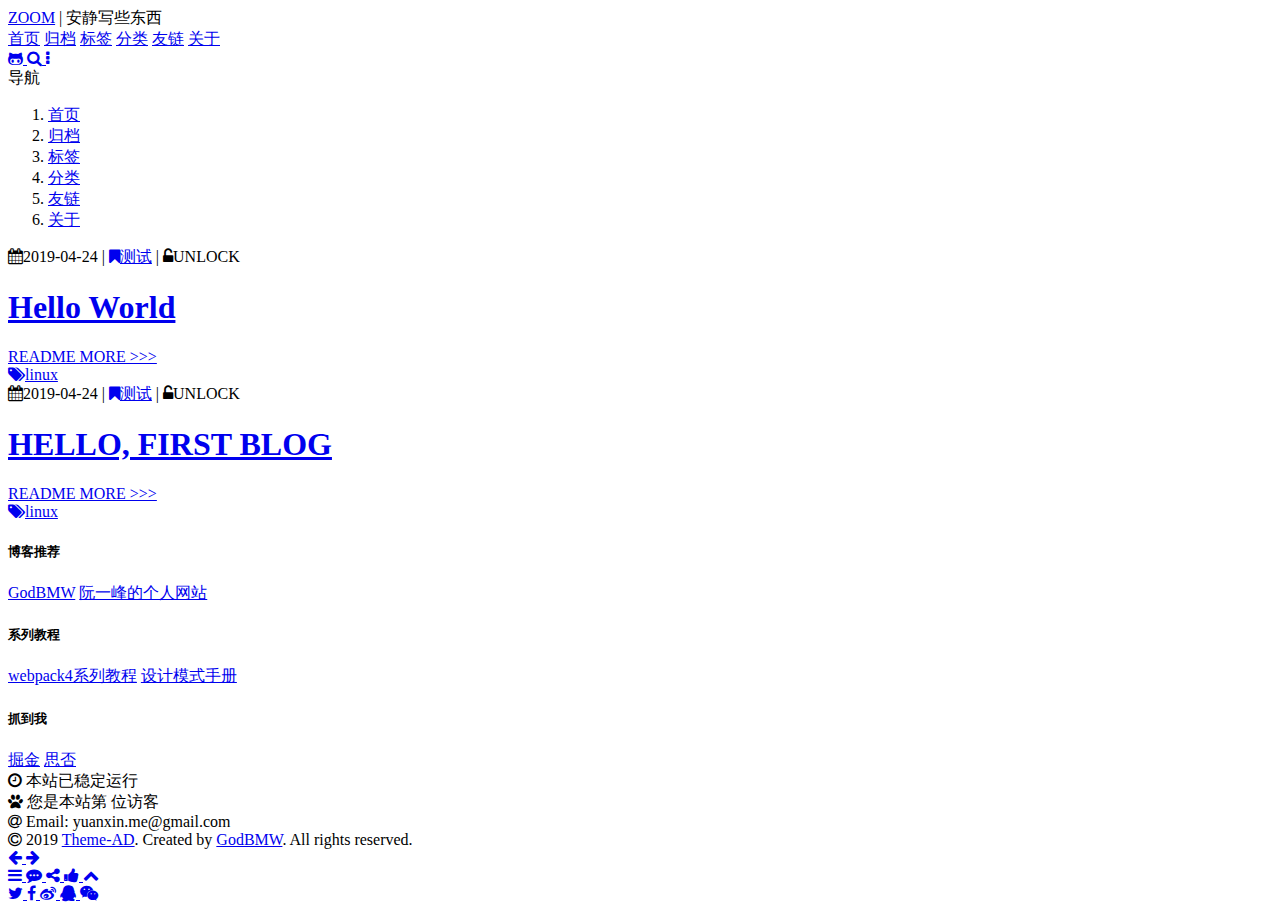
==== commit fac3a02d: "Site updated: 2019-04-24 16:24:46" ====
--- a/index.html
+++ b/index.html
@@ -170,6 +170,10 @@
               <i class="fa fa-calendar"></i>2019-04-24
             </span>
             
+              <span>
+                | <a href="/blog/categories/测试/"><i class="fa fa-bookmark"></i>测试</a>
+              </span>
+            
             
               <span>
                 | <i class="fa fa-unlock-alt"></i>UNLOCK
@@ -177,16 +181,22 @@
             
           </div>
           <h1 class="home-article-title">
-            <a href="/blog/2019/04/24/HELLO-FIRST-BLOG/">HELLO, FIRST BLOG</a>
+            <a href="/blog/2019/04/24/hello-world/">Hello World</a>
           </h1>
           <div class="home-article-content passage-article">
             
               
             
           </div>
-          <a class="home-article-read" href="/blog/2019/04/24/HELLO-FIRST-BLOG/">
+          <a class="home-article-read" href="/blog/2019/04/24/hello-world/">
             README MORE >>>
           </a>
+          
+            <div class="passage-tags">
+             
+              <a href="/blog/tags/linux/"><i class="fa fa-tags"></i>linux</a>
+            
+            </div>
           
         </div>
         
@@ -201,6 +211,10 @@
               <i class="fa fa-calendar"></i>2019-04-24
             </span>
             
+              <span>
+                | <a href="/blog/categories/测试/"><i class="fa fa-bookmark"></i>测试</a>
+              </span>
+            
             
               <span>
                 | <i class="fa fa-unlock-alt"></i>UNLOCK
@@ -208,16 +222,22 @@
             
           </div>
           <h1 class="home-article-title">
-            <a href="/blog/2019/04/24/hello-world/">Hello World</a>
+            <a href="/blog/2019/04/24/HELLO-FIRST-BLOG/">HELLO, FIRST BLOG</a>
           </h1>
           <div class="home-article-content passage-article">
             
               
             
           </div>
-          <a class="home-article-read" href="/blog/2019/04/24/hello-world/">
+          <a class="home-article-read" href="/blog/2019/04/24/HELLO-FIRST-BLOG/">
             README MORE >>>
           </a>
+          
+            <div class="passage-tags">
+             
+              <a href="/blog/tags/linux/"><i class="fa fa-tags"></i>linux</a>
+            
+            </div>
           
         </div>
         
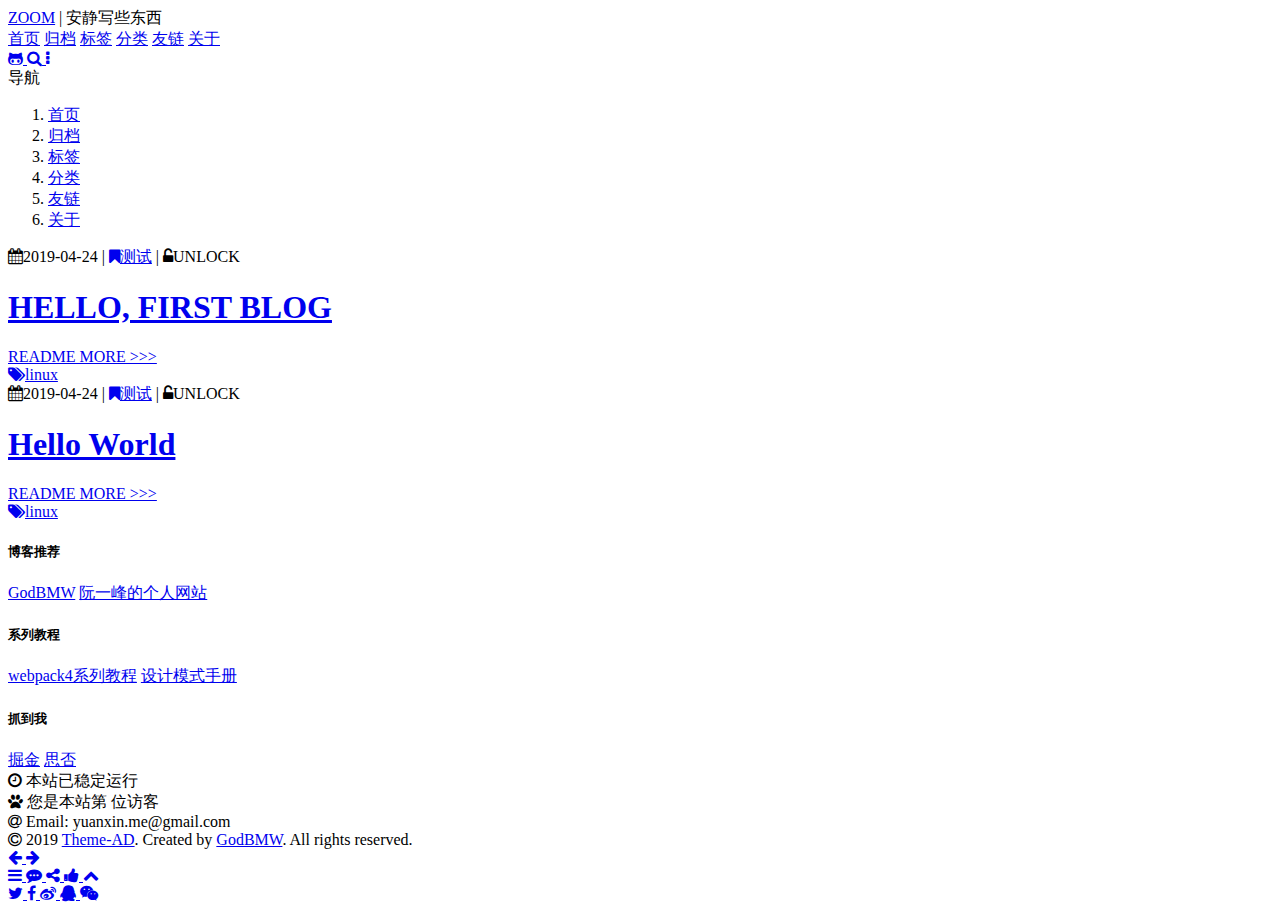
==== commit 476b3eeb: "Site updated: 2019-04-24 16:44:46" ====
--- a/index.html
+++ b/index.html
@@ -181,14 +181,14 @@
             
           </div>
           <h1 class="home-article-title">
-            <a href="/blog/2019/04/24/hello-world/">Hello World</a>
+            <a href="/blog/2019/04/24/HELLO-FIRST-BLOG/">HELLO, FIRST BLOG</a>
           </h1>
           <div class="home-article-content passage-article">
             
               
             
           </div>
-          <a class="home-article-read" href="/blog/2019/04/24/hello-world/">
+          <a class="home-article-read" href="/blog/2019/04/24/HELLO-FIRST-BLOG/">
             README MORE >>>
           </a>
           
@@ -222,14 +222,14 @@
             
           </div>
           <h1 class="home-article-title">
-            <a href="/blog/2019/04/24/HELLO-FIRST-BLOG/">HELLO, FIRST BLOG</a>
+            <a href="/blog/2019/04/24/hello-world/">Hello World</a>
           </h1>
           <div class="home-article-content passage-article">
             
               
             
           </div>
-          <a class="home-article-read" href="/blog/2019/04/24/HELLO-FIRST-BLOG/">
+          <a class="home-article-read" href="/blog/2019/04/24/hello-world/">
             README MORE >>>
           </a>
           
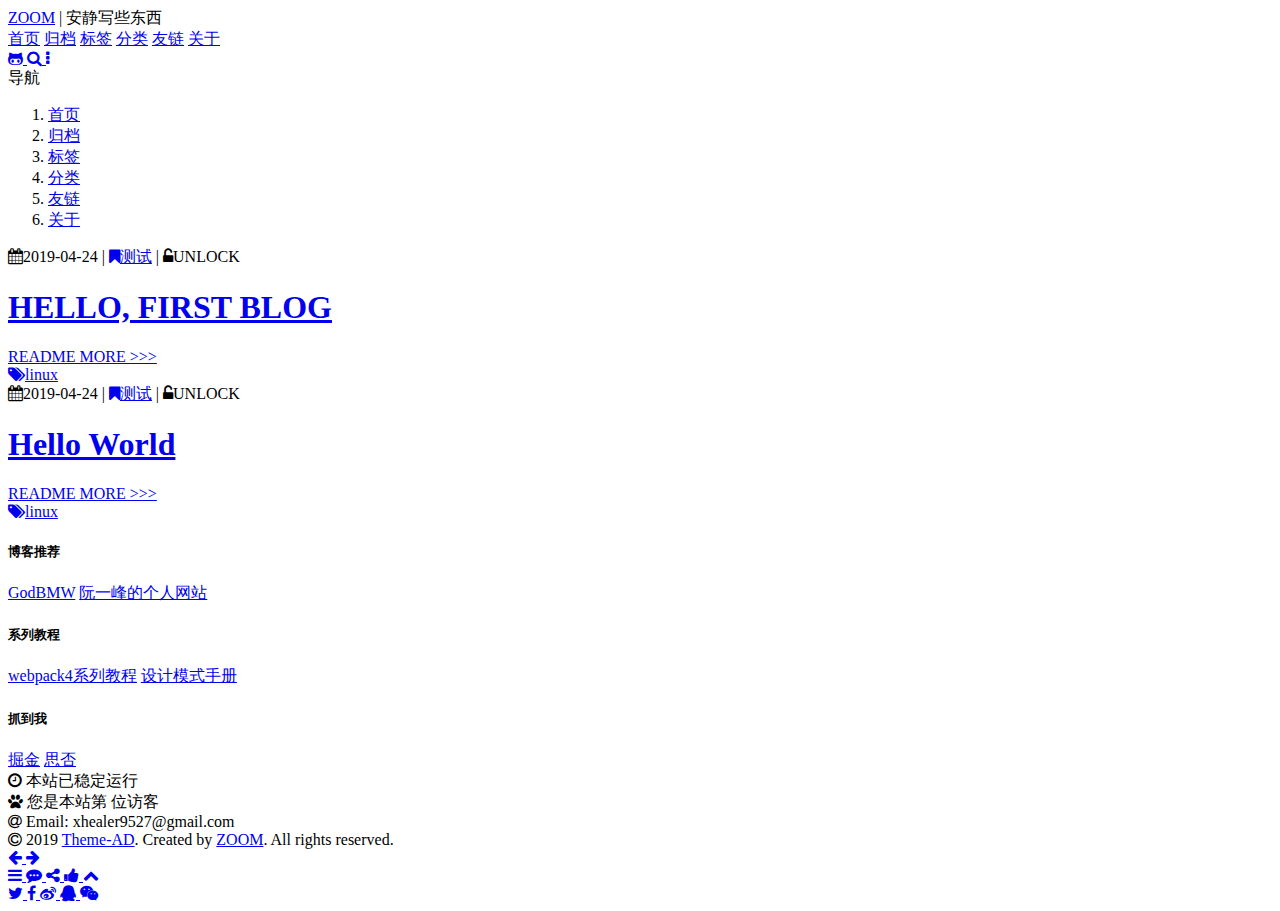
==== commit d40f5070: "Site updated: 2019-04-26 11:31:08" ====
--- a/index.html
+++ b/index.html
@@ -48,24 +48,24 @@
     share: {"twitter":true,"facebook":true,"weibo":true,"qq":true,"wechat":true},
     mathjax: true,
     page_type: "",
-    root: "/blog/"
+    root: "/zoomzb.github.io/"
   };
 </script>
 
-  <script src="/blog/vendor/sha256.min.js"></script>
-<script src="/blog/js/auth.js"></script>
-<script src="/blog/js/index.js"></script>
-<script src="/blog/vendor/qrcode.min.js"></script>
-
-  
-    <link rel="icon" href="/blog/images/favicon.ico">
-    <link rel="apple-touch-icon" href="/blog/images/touch-icon.png">
+  <script src="/zoomzb.github.io/vendor/sha256.min.js"></script>
+<script src="/zoomzb.github.io/js/auth.js"></script>
+<script src="/zoomzb.github.io/js/index.js"></script>
+<script src="/zoomzb.github.io/vendor/qrcode.min.js"></script>
+
+  
+    <link rel="icon" href="/zoomzb.github.io/images/favicon.ico">
+    <link rel="apple-touch-icon" href="/zoomzb.github.io/images/touch-icon.png">
   
 
   <link href="//netdna.bootstrapcdn.com/font-awesome/4.7.0/css/font-awesome.min.css" rel="stylesheet">
 
-  <link rel="stylesheet" href="/blog/css/index.css">
-<link rel="stylesheet" href="/blog/styles/components/highlight/highlight.css">
+  <link rel="stylesheet" href="/zoomzb.github.io/css/index.css">
+<link rel="stylesheet" href="/zoomzb.github.io/styles/components/highlight/highlight.css">
 
   
 </head>
@@ -74,7 +74,7 @@
   <div class="site-header-brand">
     
       <span class="site-header-brand-title">
-        <a href="/blog/">ZOOM</a>
+        <a href="/zoomzb.github.io/">ZOOM</a>
       </span>
     
     
@@ -84,17 +84,17 @@
   <div class="site-header-right">
     <nav class="site-header-navigation">
       
-        <a href="/blog/" target="_self">首页</a>
-      
-        <a href="/blog/archives/" target="_self">归档</a>
-      
-        <a href="/blog/tags/" target="_self">标签</a>
-      
-        <a href="/blog/categories/" target="_self">分类</a>
-      
-        <a href="/blog/friends/" target="_self">友链</a>
-      
-        <a href="/blog/about/" target="_self">关于</a>
+        <a href="/zoomzb.github.io/" target="_self">首页</a>
+      
+        <a href="/zoomzb.github.io/archives/" target="_self">归档</a>
+      
+        <a href="/zoomzb.github.io/tags/" target="_self">标签</a>
+      
+        <a href="/zoomzb.github.io/categories/" target="_self">分类</a>
+      
+        <a href="/zoomzb.github.io/friends/" target="_self">友链</a>
+      
+        <a href="/zoomzb.github.io/about/" target="_self">关于</a>
       
     </nav>
     <div class="site-header-btn">
@@ -112,6 +112,10 @@
     </div>
   </div>
 </header>
+
+<div class="mynavbar-color"></div>
+<div class="container-layout header"></div>
+
 <nav class="table-content" id="site-nav">
   <div class="table-content-title">
     <span>导航</span>
@@ -120,37 +124,37 @@
     <ol class="toc">
       
         <li class="toc-item">
-          <a href="/blog/" target="_self">
+          <a href="/zoomzb.github.io/" target="_self">
             首页
           </a>
         </li>
       
         <li class="toc-item">
-          <a href="/blog/archives/" target="_self">
+          <a href="/zoomzb.github.io/archives/" target="_self">
             归档
           </a>
         </li>
       
         <li class="toc-item">
-          <a href="/blog/tags/" target="_self">
+          <a href="/zoomzb.github.io/tags/" target="_self">
             标签
           </a>
         </li>
       
         <li class="toc-item">
-          <a href="/blog/categories/" target="_self">
+          <a href="/zoomzb.github.io/categories/" target="_self">
             分类
           </a>
         </li>
       
         <li class="toc-item">
-          <a href="/blog/friends/" target="_self">
+          <a href="/zoomzb.github.io/friends/" target="_self">
             友链
           </a>
         </li>
       
         <li class="toc-item">
-          <a href="/blog/about/" target="_self">
+          <a href="/zoomzb.github.io/about/" target="_self">
             关于
           </a>
         </li>
@@ -171,7 +175,7 @@
             </span>
             
               <span>
-                | <a href="/blog/categories/测试/"><i class="fa fa-bookmark"></i>测试</a>
+                | <a href="/zoomzb.github.io/categories/测试/"><i class="fa fa-bookmark"></i>测试</a>
               </span>
             
             
@@ -181,20 +185,20 @@
             
           </div>
           <h1 class="home-article-title">
-            <a href="/blog/2019/04/24/HELLO-FIRST-BLOG/">HELLO, FIRST BLOG</a>
+            <a href="/zoomzb.github.io/2019/04/24/HELLO-FIRST-BLOG/">HELLO, FIRST BLOG</a>
           </h1>
           <div class="home-article-content passage-article">
             
               
             
           </div>
-          <a class="home-article-read" href="/blog/2019/04/24/HELLO-FIRST-BLOG/">
+          <a class="home-article-read" href="/zoomzb.github.io/2019/04/24/HELLO-FIRST-BLOG/">
             README MORE >>>
           </a>
           
             <div class="passage-tags">
              
-              <a href="/blog/tags/linux/"><i class="fa fa-tags"></i>linux</a>
+              <a href="/zoomzb.github.io/tags/linux/"><i class="fa fa-tags"></i>linux</a>
             
             </div>
           
@@ -212,7 +216,7 @@
             </span>
             
               <span>
-                | <a href="/blog/categories/测试/"><i class="fa fa-bookmark"></i>测试</a>
+                | <a href="/zoomzb.github.io/categories/测试/"><i class="fa fa-bookmark"></i>测试</a>
               </span>
             
             
@@ -222,20 +226,20 @@
             
           </div>
           <h1 class="home-article-title">
-            <a href="/blog/2019/04/24/hello-world/">Hello World</a>
+            <a href="/zoomzb.github.io/2019/04/24/hello-world/">Hello World</a>
           </h1>
           <div class="home-article-content passage-article">
             
               
             
           </div>
-          <a class="home-article-read" href="/blog/2019/04/24/hello-world/">
+          <a class="home-article-read" href="/zoomzb.github.io/2019/04/24/hello-world/">
             README MORE >>>
           </a>
           
             <div class="passage-tags">
              
-              <a href="/blog/tags/linux/"><i class="fa fa-tags"></i>linux</a>
+              <a href="/zoomzb.github.io/tags/linux/"><i class="fa fa-tags"></i>linux</a>
             
             </div>
           
@@ -301,13 +305,13 @@
     
     
       <div class="site-footer-info">
-        <i class="fa fa-at"></i> Email: yuanxin.me@gmail.com
+        <i class="fa fa-at"></i> Email: xhealer9527@gmail.com
       </div>
     
     <div class="site-footer-info">
       <i class="fa fa-copyright"></i> 
       2019 <a href="https://github.com/dongyuanxin/theme-ad/" target="_blank">Theme-AD</a>.
-      Created by <a href="https://godbmw.com/" target="_blank">GodBMW</a>.
+      Created by <a href="https://zhanbo.fun/" target="_blank">ZOOM</a>.
       All rights reserved.
     </div>
   </footer>
@@ -327,14 +331,14 @@
         <div class="site-layer-reward" id="site-layer-reward" style="display: none;">
           
             <div>
-              <img src="/blog/images/wechat.png" alt="WeChat">
+              <img src="/zoomzb.github.io/images/wechat.png" alt="WeChat">
               
                 <p>WeChat</p>
               
             </div>
           
             <div>
-              <img src="/blog/images/alipay.png" alt="AliPay">
+              <img src="/zoomzb.github.io/images/alipay.png" alt="AliPay">
               
                 <p>AliPay</p>
               
